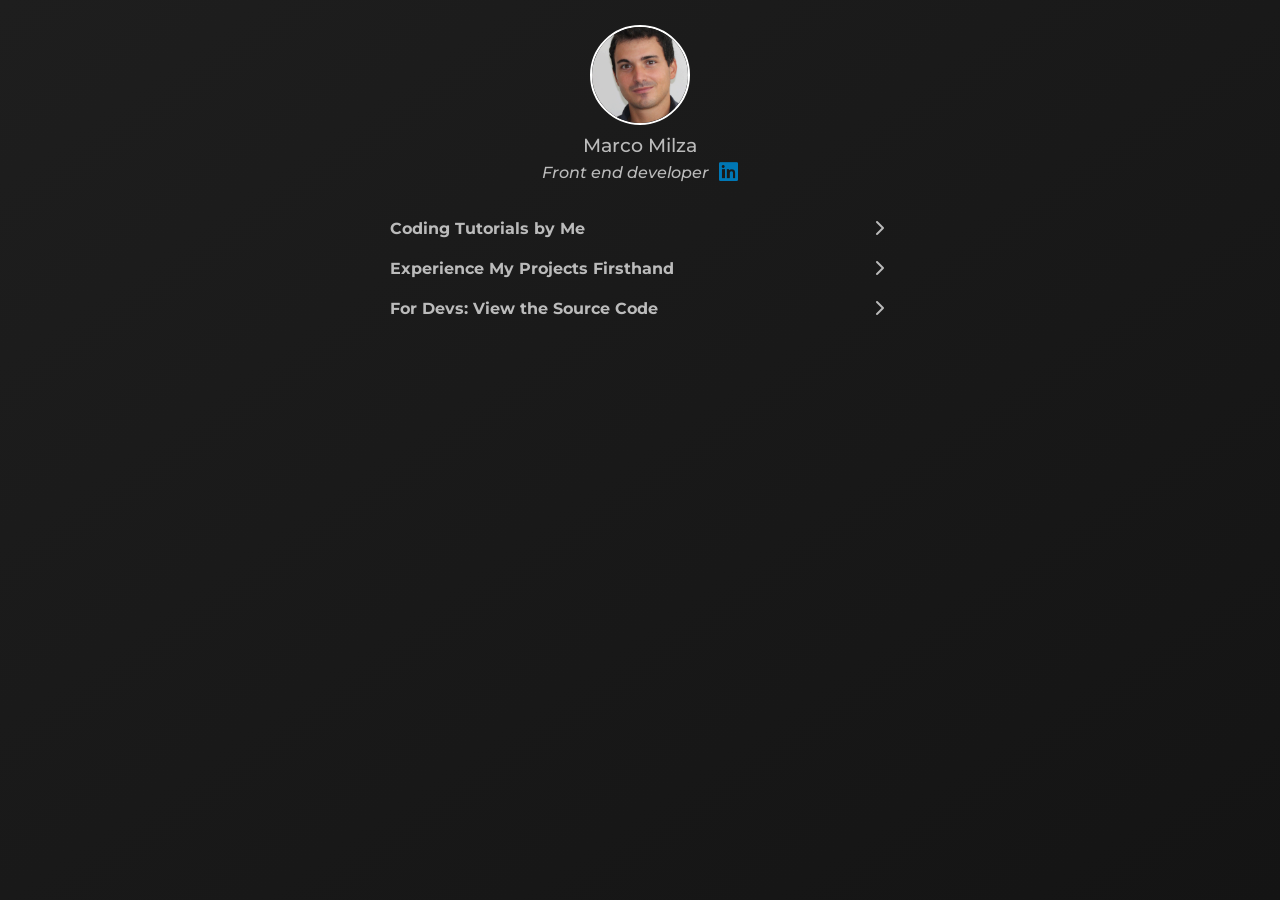
==== index.html @ 95a43412 "updated js" ====
<!DOCTYPE html>
<html lang="en" dir="ltr">
  <head>
    <meta charset="utf-8" />
    <meta name="viewport" content="width=device-width, initial-scale=1" />
    <!-- font awesome cdn -->
    <link
      href="https://cdnjs.cloudflare.com/ajax/libs/font-awesome/6.0.0-beta3/css/all.min.css"
      rel="stylesheet"
    />
    <link rel="stylesheet" href="css/style.css" />
    <link rel="stylesheet" href="css/colors.css" />
    <link rel="stylesheet" href="css/resets.css" />
    <link rel="stylesheet" href="css/header.css" />
    <link rel="stylesheet" href="css/myImg.css" />
    <link rel="stylesheet" href="css/btns.css" />
    <link rel="stylesheet" href="css/accordion.css" />
    <!-- favicon -->
    <link rel="icon" href="img/favicon.ico" />
    <title>Marco Milza</title>
  </head>
  <body>
    <header>
      <figure>
        <img src="./img/io.png" alt="Marco Milza profile picture" />
      </figure>
      <h1>Marco Milza</h1>
      <nav>
        <h2>Front end developer</h2>
        <!--&#58;&#47;&#47 stays as escape for -->
        <i
          class="fa-brands fa-linkedin"
          onclick='window.open( "https&#58;&#47;&#47;www.linkedin.com/in/marco-milza", "_blank")'
        ></i>
      </nav>
    </header>
    <section></section>
    <!-- js -->
    <script src="main.js" charset="utf-8"></script>
  </body>
</html>
---- css/style.css ----
body {
  height: 100vh;
  background: linear-gradient(
    to bottom right,
    var(--background-color),
    var(--dark-shade-color)
  );
  font-family: 'Montserrat', sans-serif;
  padding: 25px 0;
  display: flex;
  flex-direction: column;
  align-items: center;
}

i {
  cursor: pointer;
}

section {
  scrollbar-width: thin;
  scrollbar-color: #888 #f1f1f1;
  height: 200px;
}

@media (max-width: 833px) {
  body {
    padding: 80px 0 20px;
  }

  body header {
    padding: 0 0 60px;
  }

  body header figure {
    height: 150px;
    width: 150px;
  }

  body header h1 {
    padding-top: 7px;
    font-size: 26px;
  }

  body header h2,
  body header i {
    font-size: 22px;
    padding-top: 10px;
  }
}

@media (max-width: 433px) {
  body {
    padding: 40px 0 20px;
  }

  body header {
    padding: 0 0 30px;
  }

  section {
    height: 310px;
  }

  body header figure {
    height: 100px;
    width: 100px;
  }

  body header h1 {
    padding-top: 0;
    font-size: 19px;
  }

  body header h2,
  body header i {
    font-size: 16px;
    padding-top: 0;
  }
}
---- css/colors.css ----
:root {
  --background-color: #1e1e1e;
  --primary-text-color: #bbb;
  --link-color: #707070;
  --link-hover-color: #8a8a8a;
  --cta-color: #fff;
  --border-color: #4a4a4a;
  --dark-shade-color: #141414;
}
---- css/resets.css ----
@import url("https://fonts.googleapis.com/css2?family=Montserrat:ital,wght@0,100..900;1,100..900&display=swap");

*,
*::before,
*::after {
  margin: 0;
  padding: 0;
  box-sizing: border-box;
  text-decoration: none;
  list-style: none;
  border: 0;
  font-optical-sizing: auto;
  color: var(--primary-text-color);
}
---- css/header.css ----
header {
  display: flex;
  flex-direction: column;
  align-items: center;
  padding: 0 0 20px;
}

nav {
  display: flex;
  align-items: center;
  padding: 4px 0 0;
}

nav i {
  margin: 0 0 0 10px;
  font-size: 22px;
  transition: all 0.2s;
  cursor: pointer;
}

i.fa-brands.fa-linkedin::before {
  color: #0077b5;
  transition: color 0.3s ease;
}

i.fa-brands.fa-linkedin {
  transition: transform 0.15s ease;
}

i.fa-brands.fa-linkedin:hover {
  animation: trembleEffect 0.3s ease 2;
}

@keyframes trembleEffect {
  0% {
    transform: rotate(0deg);
  }
  25% {
    transform: rotate(-5deg);
  }
  50% {
    transform: rotate(5deg);
  }
  75% {
    transform: rotate(-5deg);
  }
  100% {
    transform: rotate(0deg);
  }
}

h1 {
  margin: 9px 0 0;
  font-size: 19px;
}

h1,
h2 {
  font-weight: 500;
}

h2 {
  margin: 0;
  font-size: 16px;
  font-style: italic;
}
---- css/myImg.css ----
figure {
  flex-shrink: 0;
  width: 100px;
  height: 100px;
  border-radius: 50%; /* Circular image container */
  overflow: hidden;
  border: 2px solid var(--cta-color); /* Border around the figure */
}

figure img {
  width: 100%;
  height: 100%;
  object-fit: cover; /* Ensures the image covers the container */
}
---- css/btns.css ----
button {
  display: inline-block;
  padding: 6px 16px;
  font-size: 16px;
  font-weight: bold;
  border-radius: 6px;
  cursor: pointer;
  text-align: center;
  transition: all 0.3s ease;
  background-color: transparent;
  border: 2px solid var(--primary-text-color);
  color: var(--primary-text-color);
}

button:hover {
  color: var(--cta-color);
  border: 2px solid var(--cta-color);
}

button:active {
  background-color: var(--background-color);
}

button:focus {
  outline: 2px solid var(--link-hover-color);
  outline-offset: 2px;
}

button:disabled {
  background-color: var(--border-color);
  border-color: var(--border-color);
  cursor: not-allowed;
  opacity: 0.5;
}
---- css/accordion.css ----
article {
  width: 500px;
  height: 100%;
}

summary {
  list-style: none;
  display: flex;
  align-items: center;
  justify-content: space-between;
  font-size: 16px;
  font-weight: bold;
  cursor: pointer;
  height: 50px;
}

summary::-webkit-article-marker {
  display: none; /* Hides the default expand/collapse marker */
}

article summary i:before {
  display: block;
  width: 16px;
}

article summary i {
  margin: 0;
  color: var(--primary-text-color);
  transition: all 0.3s ease-out;
}

article summary i.rotate {
  transform: rotate(90deg); /* Rotates the icon when the article are open */
}

summary:hover {
  color: var(--cta-color);
}

summary:hover i::before {
  color: var(--cta-color);
}

article {
  overflow: hidden;
  transition: all 0.3s ease-out;
}

article ul {
  border: none;
  text-decoration: none;
  height: 100%;
  outline: none;
  padding: 0 10px 50px 0;
  overflow: auto;
  scrollbar-width: none;
  list-style: none;
}

article ul::-webkit-scrollbar {
  display: none; /* For Chrome/Safari */
}

article ul li {
  padding: 10px 0 8px;
  display: inline-flex;
  align-items: flex-start;
  align-items: center;
  gap: 8px;
  cursor: pointer;
}

article ul li::before {
  font-family: 'Font Awesome 6 Free';
  font-weight: 900;
  content: '\f08e';
  color: var(--primary-text-color);
  flex-shrink: 0;
}

article li {
  font-size: 14px;
  font-weight: 600;
  color: var(--primary-text-color);
  transition: all 0.5s;
}

article li p:hover {
  color: var(--cta-color);
}

article ul li:hover {
  color: var(--cta-color);
}

article ul li:hover::before {
  color: var(--cta-color);
}

@media (max-width: 833px) {
  article {
    width: 700px;
  }
}

@media (max-width: 433px) {
  article {
    width: 340px;
  }
}
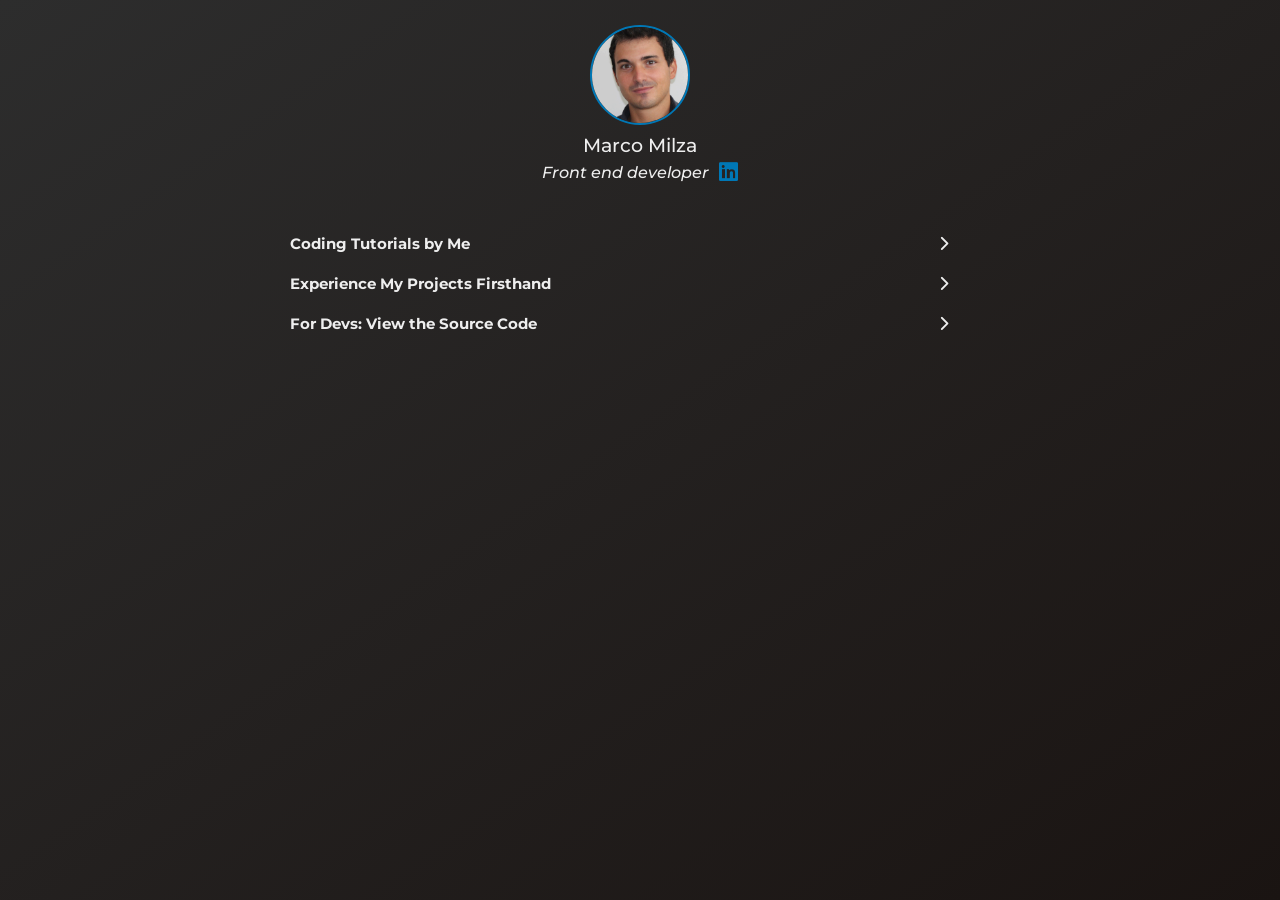
==== commit 1b2054fc: "updated html" ====
--- a/index.html
+++ b/index.html
@@ -15,6 +15,7 @@
     <link rel="stylesheet" href="css/myImg.css" />
     <link rel="stylesheet" href="css/btns.css" />
     <link rel="stylesheet" href="css/accordion.css" />
+    <link rel="stylesheet" href="css/modal.css" />
     <!-- favicon -->
     <link rel="icon" href="img/favicon.ico" />
     <title>Marco Milza</title>
@@ -34,7 +35,7 @@
         ></i>
       </nav>
     </header>
-    <section></section>
+    <section id="root"></section>
     <!-- js -->
     <script src="main.js" charset="utf-8"></script>
   </body>
--- a/css/style.css
+++ b/css/style.css
@@ -10,6 +10,7 @@
   display: flex;
   flex-direction: column;
   align-items: center;
+  overflow: hidden;
 }
 
 i {
@@ -19,16 +20,25 @@
 section {
   scrollbar-width: thin;
   scrollbar-color: #888 #f1f1f1;
-  height: 200px;
 }
 
-@media (max-width: 833px) {
-  body {
-    padding: 80px 0 20px;
+@media (max-width: 1025px) {
+  article {
+    width: 800px;
   }
 
   body header {
-    padding: 0 0 60px;
+    padding: 0 0 110px;
+  }
+}
+
+@media (max-width: 913px) {
+  body {
+    padding: 90px 0 20px;
+  }
+
+  body header {
+    padding: 0 0 110px;
   }
 
   body header figure {
@@ -50,15 +60,11 @@
 
 @media (max-width: 433px) {
   body {
-    padding: 40px 0 20px;
+    padding: 40px 0 10px;
   }
 
   body header {
-    padding: 0 0 30px;
-  }
-
-  section {
-    height: 310px;
+    padding: 0 0 25px;
   }
 
   body header figure {
--- a/css/colors.css
+++ b/css/colors.css
@@ -1,9 +1,9 @@
 :root {
-  --background-color: #1e1e1e;
-  --primary-text-color: #bbb;
-  --link-color: #707070;
+  --background-color: #2d2d2d;
+  --primary-text-color: #eee;
   --link-hover-color: #8a8a8a;
   --cta-color: #fff;
+  --cta-color: #0077b5;
   --border-color: #4a4a4a;
-  --dark-shade-color: #141414;
+  --dark-shade-color: #1a1412;
 }
--- a/css/header.css
+++ b/css/header.css
@@ -2,7 +2,7 @@
   display: flex;
   flex-direction: column;
   align-items: center;
-  padding: 0 0 20px;
+  padding: 0 0 40px;
 }
 
 nav {
--- a/css/accordion.css
+++ b/css/accordion.css
@@ -1,6 +1,6 @@
 article {
-  width: 500px;
-  height: 100%;
+  max-width: 700px;
+  width: 95%;
 }
 
 summary {
@@ -8,10 +8,10 @@
   display: flex;
   align-items: center;
   justify-content: space-between;
-  font-size: 16px;
+  font-size: 15px;
   font-weight: bold;
   cursor: pointer;
-  height: 50px;
+  height: 40px;
 }
 
 summary::-webkit-article-marker {
@@ -26,7 +26,7 @@
 article summary i {
   margin: 0;
   color: var(--primary-text-color);
-  transition: all 0.3s ease-out;
+  transition: all 0.5s ease-out;
 }
 
 article summary i.rotate {
@@ -43,15 +43,13 @@
 
 article {
   overflow: hidden;
-  transition: all 0.3s ease-out;
+  transition: all 0.5s ease-out;
 }
 
 article ul {
   border: none;
   text-decoration: none;
-  height: 100%;
   outline: none;
-  padding: 0 10px 50px 0;
   overflow: auto;
   scrollbar-width: none;
   list-style: none;
@@ -62,44 +60,72 @@
 }
 
 article ul li {
-  padding: 10px 0 8px;
+  width: 100%;
+  padding: 7px 0;
   display: inline-flex;
   align-items: flex-start;
   align-items: center;
   gap: 8px;
   cursor: pointer;
+  font-size: 12px;
+  font-weight: 600;
+  color: var(--primary-text-color);
+  transition: all 0.5s;
 }
 
 article ul li::before {
   font-family: 'Font Awesome 6 Free';
-  font-weight: 900;
   content: '\f08e';
   color: var(--primary-text-color);
   flex-shrink: 0;
 }
 
-article li {
-  font-size: 14px;
-  font-weight: 600;
-  color: var(--primary-text-color);
-  transition: all 0.5s;
+article li p {
+  position: relative;
 }
 
-article li p:hover {
+article li p::after {
+  content: '';
+  position: absolute;
+  left: 0;
+  bottom: -2px;
+  width: 0;
+  height: 2px;
+  background-color: var(--cta-color);
+  transition: width 0.3s ease-in-out;
+}
+
+article ul li:hover p {
   color: var(--cta-color);
 }
 
-article ul li:hover {
-  color: var(--cta-color);
+article ul li:hover p::after {
+  width: 100%;
 }
 
 article ul li:hover::before {
   color: var(--cta-color);
 }
 
+article ul li:first-child {
+  padding: 0 0 7px;
+}
+
+article ul li:last-child {
+  padding: 7px 0 10px;
+}
+
 @media (max-width: 833px) {
-  article {
-    width: 700px;
+  section {
+    margin: 25px 0 0;
+    display: flex;
+    flex-direction: column;
+    align-items: center;
+    justify-content: flex-start;
+  }
+
+  section article {
+    max-width: 90%;
   }
 }
 
--- a/css/modal.css
+++ b/css/modal.css
@@ -0,0 +1,60 @@
+.modal {
+  display: none;
+  justify-content: center;
+  align-items: center;
+  position: fixed;
+  top: 0;
+  left: 0;
+  width: 100vw;
+  height: 100vh;
+  z-index: 2;
+  background-color: #000;
+}
+.modal.show {
+  display: flex;
+}
+.modal .video-box {
+  position: absolute;
+  top: 50%;
+  left: 50%;
+  transform: translate(-50% -50%);
+  padding-bottom: 56.25%; /* 16:9 */
+  height: 0;
+  overflow: hidden;
+  max-width: 100%;
+}
+
+.modal iframe {
+  position: fixed;
+  top: 0;
+  left: 0;
+  width: 100%;
+  height: 100%;
+  z-index: 99;
+}
+
+.modal .x-box {
+  background-color: #000;
+  width: 60px;
+  height: 60px;
+  display: flex;
+  justify-content: center;
+  align-items: center;
+  border-radius: 50%;
+  font-size: 40px;
+  position: absolute;
+  top: 1%;
+  left: 0.3%;
+  cursor: pointer;
+  transition: 0.3s;
+  z-index: 100;
+  cursor: pointer;
+}
+.modal .x-box .fa-x::before {
+  color: var(--link-hover-color);
+  transition: 0.3s;
+}
+
+.modal .x-box:hover .fa-x::before {
+  color: white;
+}
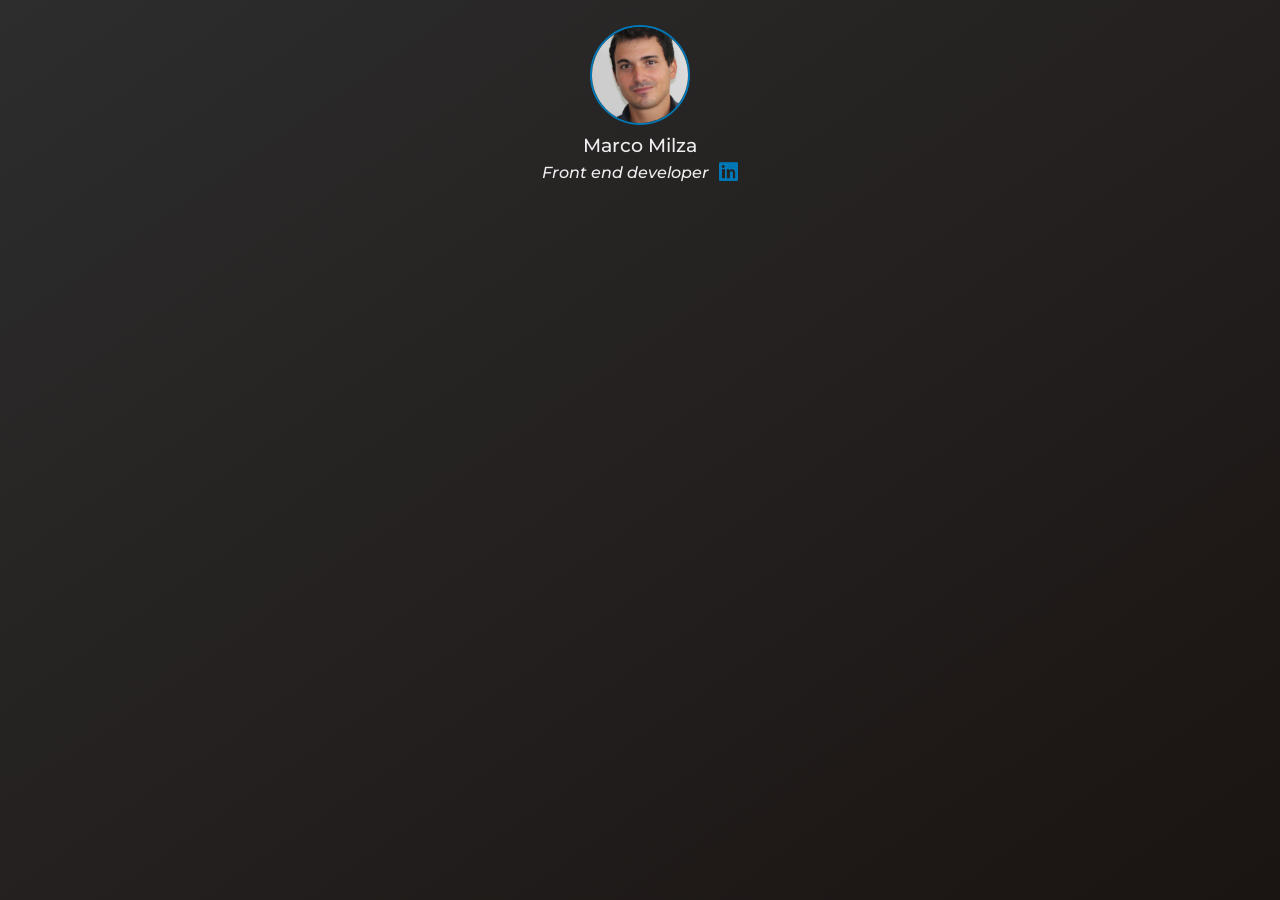
==== commit 8f11fdba: "updated index html" ====
--- a/index.html
+++ b/index.html
@@ -8,15 +8,7 @@
       href="https://cdnjs.cloudflare.com/ajax/libs/font-awesome/6.0.0-beta3/css/all.min.css"
       rel="stylesheet"
     />
-    <link rel="stylesheet" href="css/style.css" />
-    <link rel="stylesheet" href="css/colors.css" />
-    <link rel="stylesheet" href="css/resets.css" />
-    <link rel="stylesheet" href="css/header.css" />
-    <link rel="stylesheet" href="css/myImg.css" />
-    <link rel="stylesheet" href="css/btns.css" />
-    <link rel="stylesheet" href="css/accordion.css" />
-    <link rel="stylesheet" href="css/modal.css" />
-    <!-- favicon -->
+    <link rel="stylesheet" href="cssLoad.css" />
     <link rel="icon" href="img/favicon.ico" />
     <title>Marco Milza</title>
   </head>
@@ -37,6 +29,6 @@
     </header>
     <section id="root"></section>
     <!-- js -->
-    <script src="main.js" charset="utf-8"></script>
+    <script src="jsLoad.js"></script>
   </body>
 </html>
--- a/cssLoad.css
+++ b/cssLoad.css
@@ -0,0 +1,8 @@
+@import url('css/mainContainers.css');
+@import url('css/colors.css');
+@import url('css/resets.css');
+@import url('css/header.css');
+@import url('css/myImg.css');
+@import url('css/btns.css');
+@import url('css/accordion.css');
+@import url('css/modal.css');
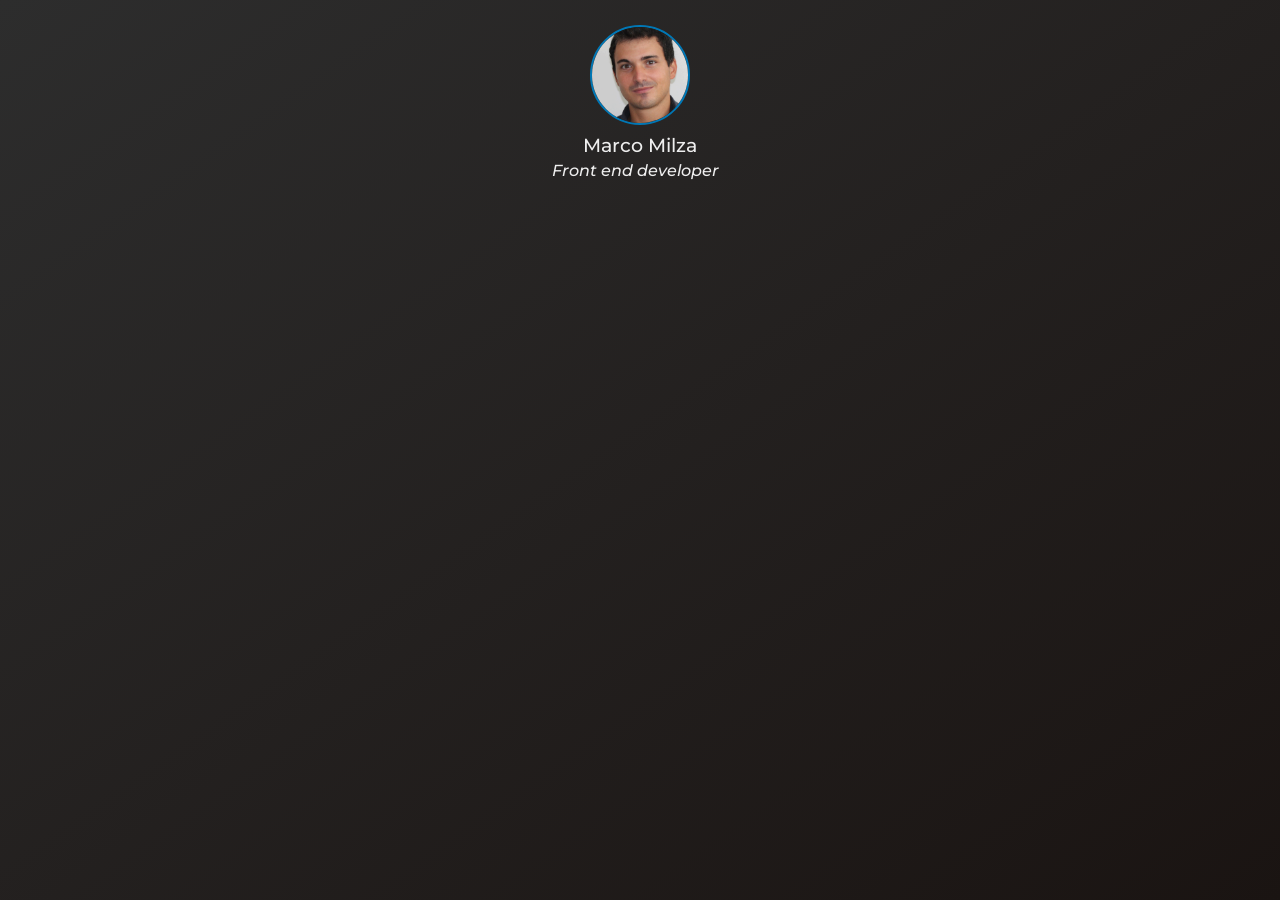
==== commit 0c8a6086: "updated html" ====
--- a/index.html
+++ b/index.html
@@ -3,11 +3,6 @@
   <head>
     <meta charset="utf-8" />
     <meta name="viewport" content="width=device-width, initial-scale=1" />
-    <!-- font awesome cdn -->
-    <link
-      href="https://cdnjs.cloudflare.com/ajax/libs/font-awesome/6.0.0-beta3/css/all.min.css"
-      rel="stylesheet"
-    />
     <link rel="stylesheet" href="cssLoad.css" />
     <link rel="icon" href="img/favicon.ico" />
     <title>Marco Milza</title>
@@ -20,7 +15,6 @@
       <h1>Marco Milza</h1>
       <nav>
         <h2>Front end developer</h2>
-        <!--&#58;&#47;&#47 stays as escape for -->
         <i
           class="fa-brands fa-linkedin"
           onclick='window.open( "https&#58;&#47;&#47;www.linkedin.com/in/marco-milza", "_blank")'
@@ -28,7 +22,6 @@
       </nav>
     </header>
     <section id="root"></section>
-    <!-- js -->
     <script src="jsLoad.js"></script>
   </body>
 </html>
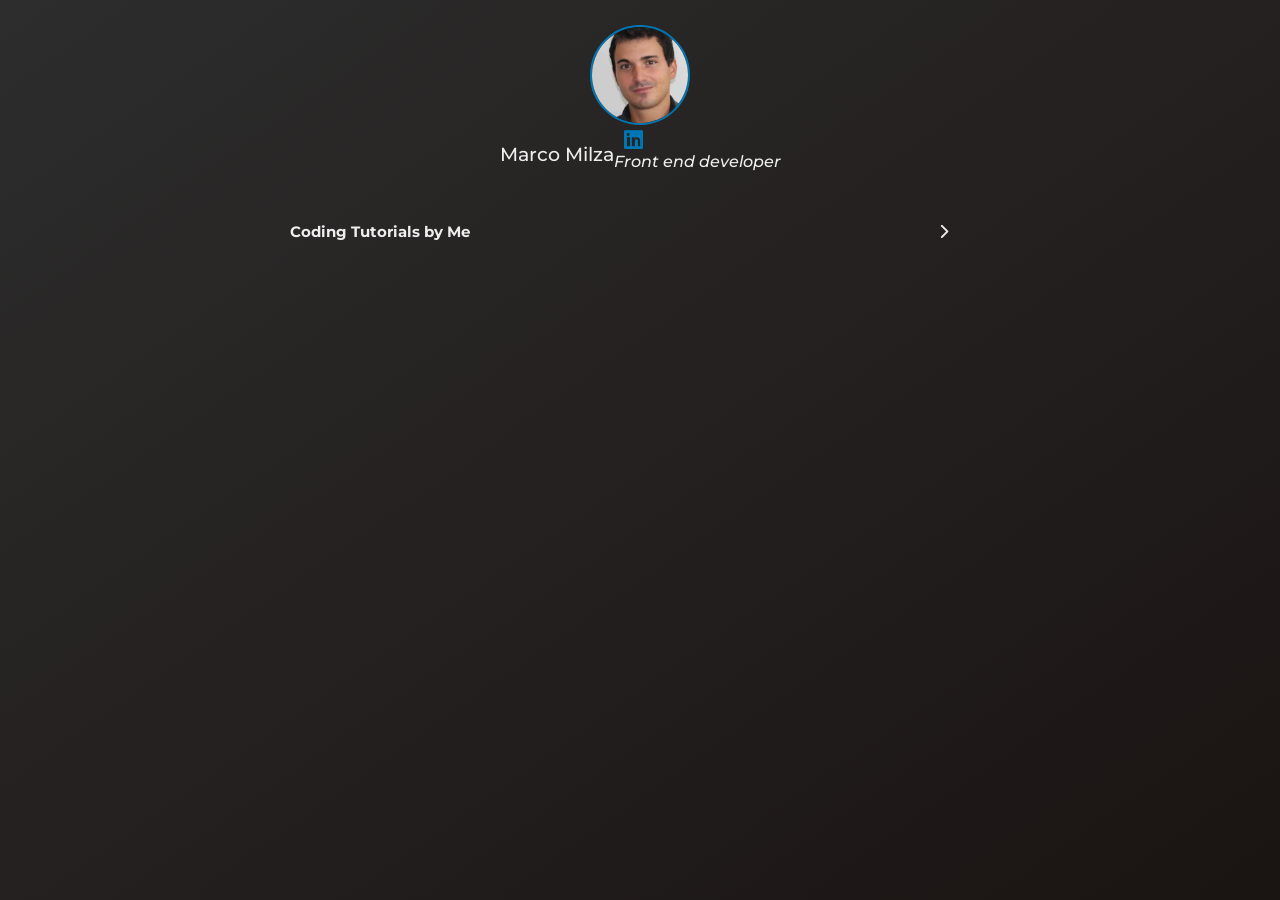
==== commit 4058a3c6: "updated html" ====
--- a/index.html
+++ b/index.html
@@ -10,18 +10,28 @@
   <body>
     <header>
       <figure>
-        <img src="./img/io.png" alt="Marco Milza profile picture" />
+        <img src="./img/io.avif" alt="Marco Milza profile picture" />
       </figure>
-      <h1>Marco Milza</h1>
       <nav>
-        <h2>Front end developer</h2>
-        <i
-          class="fa-brands fa-linkedin"
-          onclick='window.open( "https&#58;&#47;&#47;www.linkedin.com/in/marco-milza", "_blank")'
-        ></i>
+        <h1>Marco Milza</h1>
+        <section>
+          <i
+            class="fa-brands fa-linkedin"
+            onclick='window.open( "https&#58;&#47;&#47;www.linkedin.com/in/marco-milza", "_blank")'
+          ></i>
+          <h2>Front end developer</h2>
+        </section>
       </nav>
     </header>
-    <section id="root"></section>
-    <script src="jsLoad.js"></script>
+    <main id="root"></main>
+    <script src="./rawData.js"></script>
+    <script src="./js/components/GetLinkTextFnComponent.js"></script>
+    <script src="./js/components/ExternalLinkFnComponent.js"></script>
+    <script src="./js/components/AccordionFnComponent.js"></script>
+    <script src="./js/utils/toggleModal.js"></script>
+    <script src="./js/components/IframeFnComponent.js"></script>
+    <script src="./js/root.js"></script>
+    <script src="./js/utils/fixedVars.js"></script>
+    <script src="./js/utils/accordionsLogic.js"></script>
   </body>
 </html>
--- a/cssLoad.css
+++ b/cssLoad.css
@@ -1,3 +1,4 @@
+@import url('https://cdnjs.cloudflare.com/ajax/libs/font-awesome/6.0.0-beta3/css/all.min.css');
 @import url('css/mainContainers.css');
 @import url('css/colors.css');
 @import url('css/resets.css');
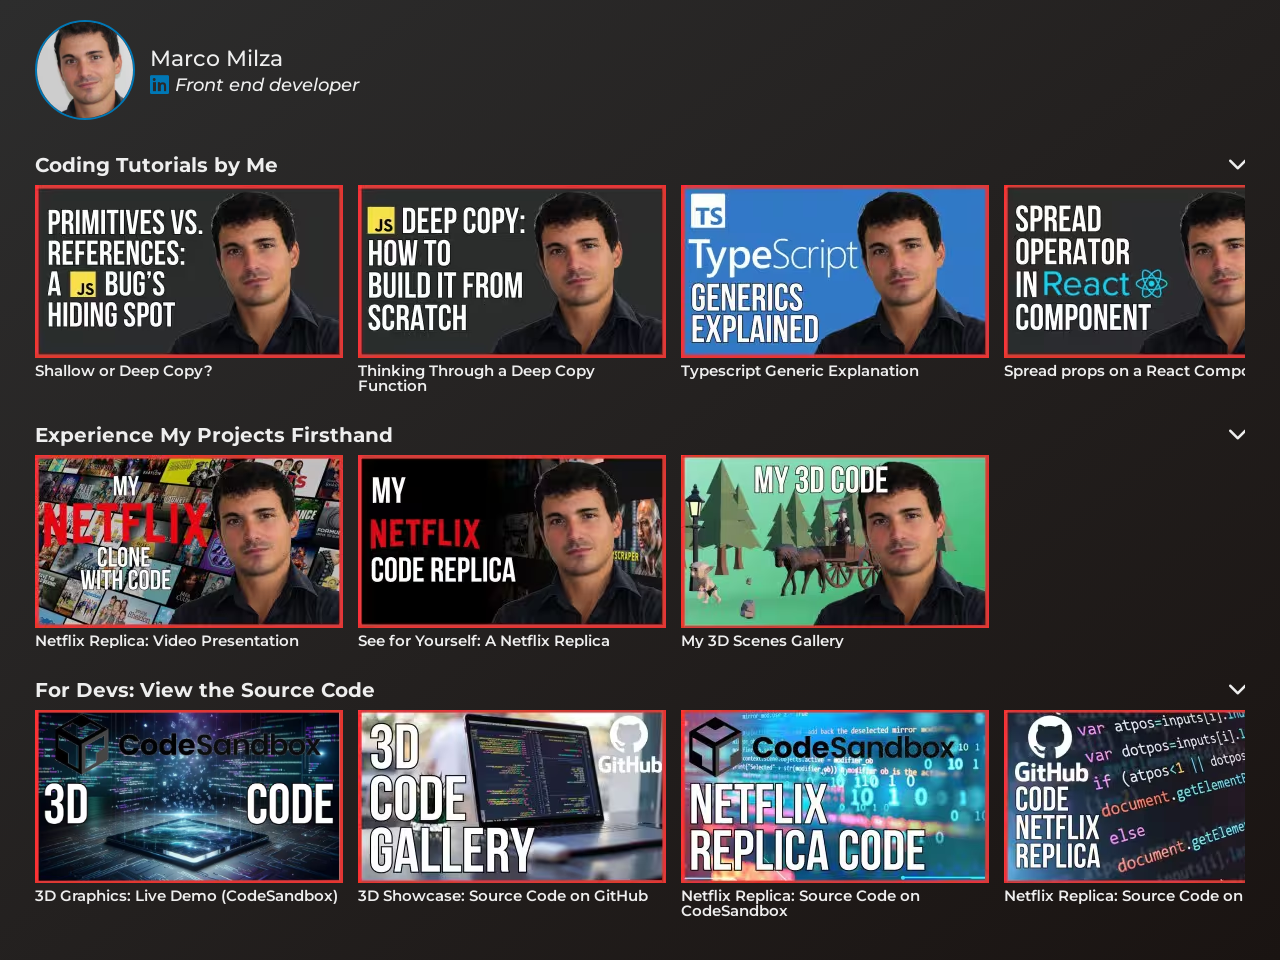
==== commit 803d6a1e: "all in one file js" ====
--- a/index.html
+++ b/index.html
@@ -24,14 +24,6 @@
       </nav>
     </header>
     <main id="root"></main>
-    <script src="./rawData.js"></script>
-    <script src="./js/components/GetLinkTextFnComponent.js"></script>
-    <script src="./js/components/ExternalLinkFnComponent.js"></script>
-    <script src="./js/components/AccordionFnComponent.js"></script>
-    <script src="./js/utils/toggleModal.js"></script>
-    <script src="./js/components/IframeFnComponent.js"></script>
-    <script src="./js/root.js"></script>
-    <script src="./js/utils/fixedVars.js"></script>
-    <script src="./js/utils/accordionsLogic.js"></script>
+    <script src="./main.js"></script>
   </body>
 </html>
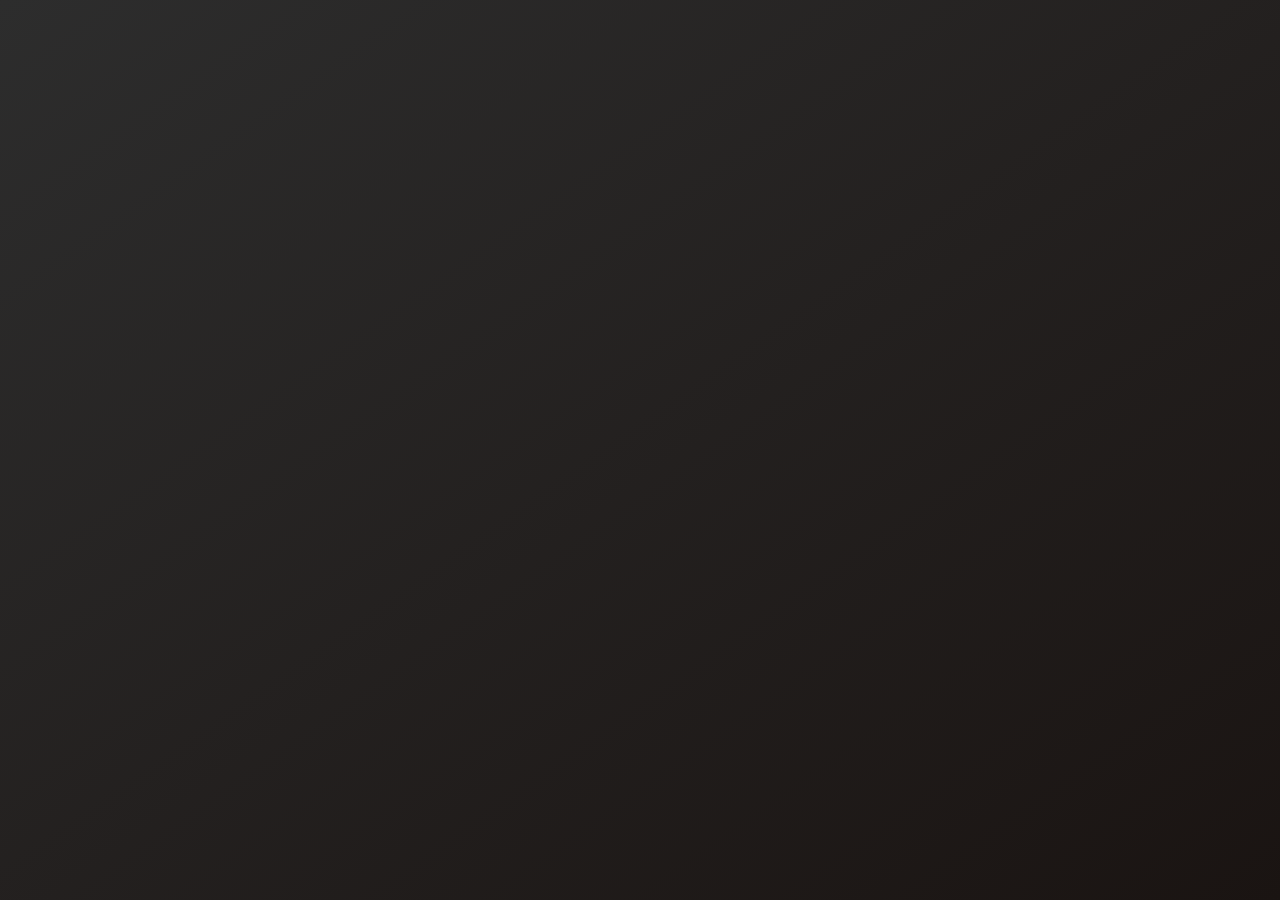
==== commit b1d86e84: "html agnostic" ====
--- a/index.html
+++ b/index.html
@@ -4,26 +4,11 @@
     <meta charset="utf-8" />
     <meta name="viewport" content="width=device-width, initial-scale=1" />
     <link rel="stylesheet" href="cssLoad.css" />
-    <link rel="icon" href="img/favicon.ico" />
-    <title>Marco Milza</title>
   </head>
   <body>
-    <header>
-      <figure>
-        <img src="./img/io.avif" alt="Marco Milza profile picture" />
-      </figure>
-      <nav>
-        <h1>Marco Milza</h1>
-        <section>
-          <i
-            class="fa-brands fa-linkedin"
-            onclick='window.open( "https&#58;&#47;&#47;www.linkedin.com/in/marco-milza", "_blank")'
-          ></i>
-          <h2>Front end developer</h2>
-        </section>
-      </nav>
-    </header>
-    <main id="root"></main>
-    <script src="./main.js"></script>
+    <header></header>
+    <main></main>
+    <script src="./js/data.js"></script>
+    <script src="./js/main.js"></script>
   </body>
 </html>
